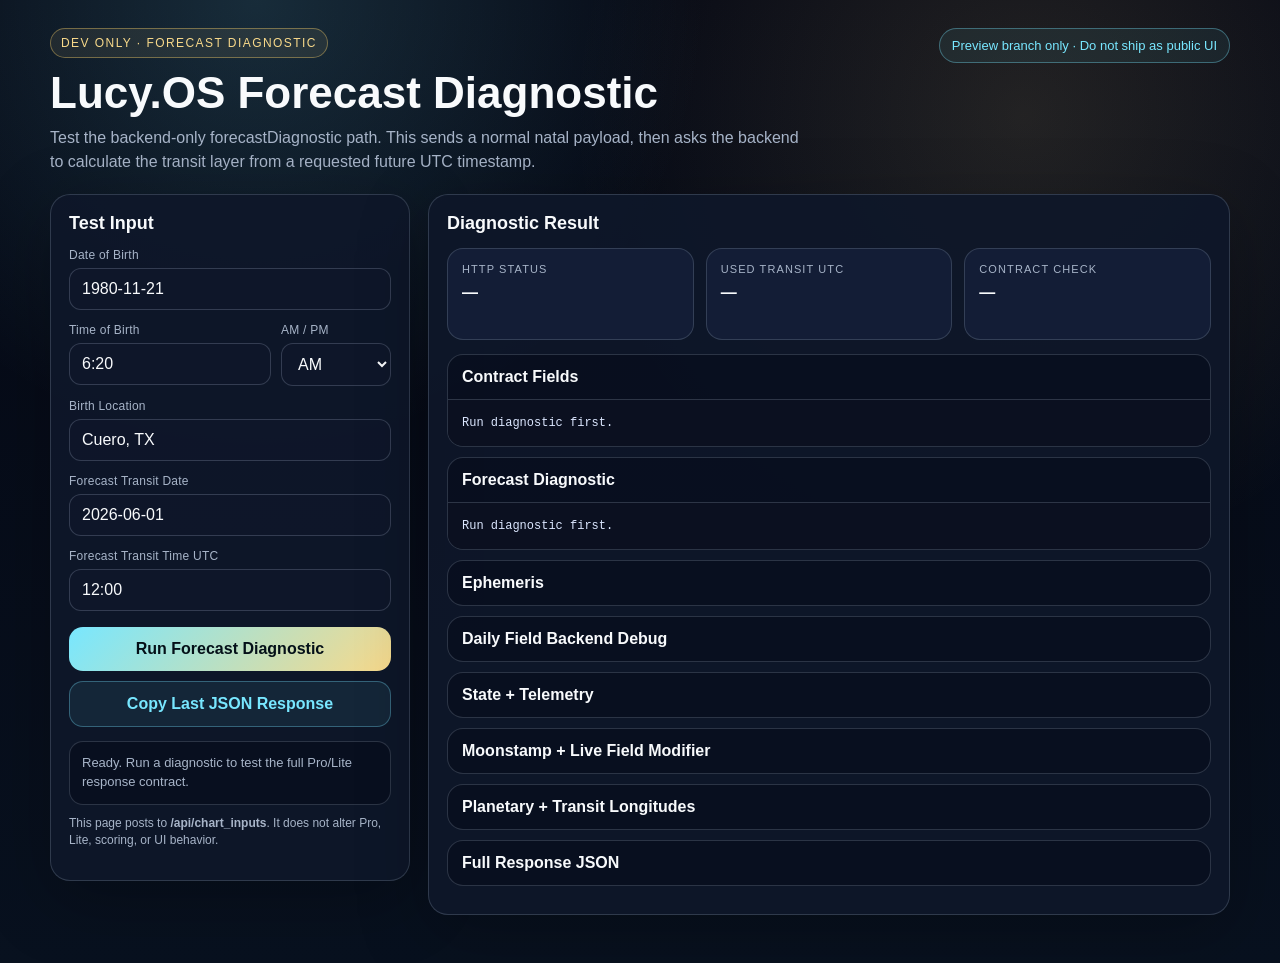
==== forecast-diagnostic.html @ 14deee25 "Create forecast-diagnostic.html" ====
<!DOCTYPE html>
<html lang="en">
<head>
  <meta charset="UTF-8" />
  <meta name="viewport" content="width=device-width, initial-scale=1.0" />
  <title>Lucy.OS Forecast Diagnostic</title>
  <style>
    :root {
      --bg: #070b16;
      --panel: rgba(15, 23, 42, 0.92);
      --panel2: rgba(20, 31, 56, 0.92);
      --border: rgba(148, 163, 184, 0.25);
      --text: #f8fafc;
      --muted: #a7b4c8;
      --good: #56f0a4;
      --bad: #ff6b7a;
      --warn: #ffd166;
      --accent: #78e7ff;
      --gold: #f8d98a;
      --code: #0b1020;
    }

    * {
      box-sizing: border-box;
    }

    body {
      margin: 0;
      min-height: 100vh;
      font-family: Arial, Helvetica, sans-serif;
      color: var(--text);
      background:
        radial-gradient(circle at 20% 0%, rgba(120, 231, 255, 0.16), transparent 32%),
        radial-gradient(circle at 80% 12%, rgba(248, 217, 138, 0.12), transparent 34%),
        linear-gradient(180deg, #050814 0%, #08111f 100%);
    }

    .wrap {
      width: min(1180px, calc(100% - 28px));
      margin: 0 auto;
      padding: 28px 0 48px;
    }

    .top {
      display: flex;
      justify-content: space-between;
      gap: 16px;
      align-items: flex-start;
      margin-bottom: 20px;
    }

    .eyebrow {
      display: inline-flex;
      padding: 7px 10px;
      border: 1px solid rgba(255, 209, 102, 0.38);
      border-radius: 999px;
      color: var(--gold);
      font-size: 12px;
      letter-spacing: 0.12em;
      text-transform: uppercase;
      background: rgba(248, 217, 138, 0.08);
      margin-bottom: 12px;
    }

    h1 {
      margin: 0;
      font-size: clamp(28px, 4vw, 44px);
      line-height: 1.05;
    }

    .sub {
      margin: 10px 0 0;
      color: var(--muted);
      max-width: 760px;
      line-height: 1.5;
    }

    .pill {
      border: 1px solid rgba(120, 231, 255, 0.35);
      color: var(--accent);
      border-radius: 999px;
      padding: 9px 12px;
      font-size: 13px;
      white-space: nowrap;
      background: rgba(120, 231, 255, 0.07);
    }

    .grid {
      display: grid;
      grid-template-columns: 360px 1fr;
      gap: 18px;
      align-items: start;
    }

    .card {
      border: 1px solid var(--border);
      background: var(--panel);
      border-radius: 20px;
      padding: 18px;
      box-shadow: 0 18px 70px rgba(0, 0, 0, 0.25);
    }

    .card h2 {
      margin: 0 0 14px;
      font-size: 18px;
    }

    label {
      display: block;
      font-size: 12px;
      color: var(--muted);
      margin: 13px 0 6px;
      letter-spacing: 0.02em;
    }

    input,
    select,
    button {
      font: inherit;
    }

    input,
    select {
      width: 100%;
      border: 1px solid rgba(148, 163, 184, 0.28);
      border-radius: 12px;
      padding: 11px 12px;
      color: var(--text);
      background: rgba(15, 23, 42, 0.82);
      outline: none;
    }

    input:focus,
    select:focus {
      border-color: rgba(120, 231, 255, 0.75);
      box-shadow: 0 0 0 3px rgba(120, 231, 255, 0.10);
    }

    .row {
      display: grid;
      grid-template-columns: 1fr 110px;
      gap: 10px;
    }

    .btn {
      width: 100%;
      margin-top: 16px;
      border: 0;
      border-radius: 14px;
      padding: 13px 14px;
      cursor: pointer;
      color: #041018;
      font-weight: 800;
      background: linear-gradient(135deg, var(--accent), var(--gold));
    }

    .btn.secondary {
      background: rgba(120, 231, 255, 0.08);
      color: var(--accent);
      border: 1px solid rgba(120, 231, 255, 0.32);
      margin-top: 10px;
    }

    .status {
      margin-top: 14px;
      padding: 12px;
      border-radius: 14px;
      background: rgba(8, 13, 28, 0.72);
      border: 1px solid var(--border);
      color: var(--muted);
      line-height: 1.45;
      font-size: 13px;
    }

    .status.good {
      color: var(--good);
      border-color: rgba(86, 240, 164, 0.35);
      background: rgba(86, 240, 164, 0.08);
    }

    .status.bad {
      color: var(--bad);
      border-color: rgba(255, 107, 122, 0.35);
      background: rgba(255, 107, 122, 0.08);
    }

    .summary {
      display: grid;
      grid-template-columns: repeat(3, 1fr);
      gap: 12px;
      margin-bottom: 14px;
    }

    .mini {
      border: 1px solid var(--border);
      background: var(--panel2);
      border-radius: 16px;
      padding: 14px;
      min-height: 92px;
    }

    .mini .k {
      color: var(--muted);
      font-size: 11px;
      text-transform: uppercase;
      letter-spacing: 0.1em;
      margin-bottom: 8px;
    }

    .mini .v {
      font-weight: 800;
      line-height: 1.3;
      word-break: break-word;
    }

    details {
      border: 1px solid var(--border);
      background: rgba(8, 13, 28, 0.72);
      border-radius: 16px;
      margin: 10px 0;
      overflow: hidden;
    }

    summary {
      cursor: pointer;
      padding: 13px 14px;
      color: var(--text);
      font-weight: 800;
      list-style: none;
    }

    summary::-webkit-details-marker {
      display: none;
    }

    pre {
      margin: 0;
      padding: 14px;
      background: var(--code);
      border-top: 1px solid var(--border);
      color: #dce7ff;
      overflow: auto;
      max-height: 360px;
      font-size: 12px;
      line-height: 1.5;
    }

    .missing {
      color: var(--bad);
      font-weight: 800;
    }

    .ok {
      color: var(--good);
      font-weight: 800;
    }

    .note {
      color: var(--muted);
      font-size: 12px;
      line-height: 1.45;
      margin-top: 10px;
    }

    @media (max-width: 880px) {
      .top {
        display: block;
      }

      .pill {
        display: inline-flex;
        margin-top: 14px;
      }

      .grid {
        grid-template-columns: 1fr;
      }

      .summary {
        grid-template-columns: 1fr;
      }
    }
  </style>
</head>

<body>
  <main class="wrap">
    <div class="top">
      <div>
        <div class="eyebrow">DEV ONLY · Forecast Diagnostic</div>
        <h1>Lucy.OS Forecast Diagnostic</h1>
        <p class="sub">
          Test the backend-only forecastDiagnostic path. This sends a normal natal payload, then asks the backend to calculate the transit layer from a requested future UTC timestamp.
        </p>
      </div>
      <div class="pill">Preview branch only · Do not ship as public UI</div>
    </div>

    <div class="grid">
      <section class="card">
        <h2>Test Input</h2>

        <label for="dob">Date of Birth</label>
        <input id="dob" value="1980-11-21" placeholder="YYYY-MM-DD" />

        <div class="row">
          <div>
            <label for="tobRaw">Time of Birth</label>
            <input id="tobRaw" value="6:20" placeholder="6:20" />
          </div>
          <div>
            <label for="ampm">AM / PM</label>
            <select id="ampm">
              <option selected>AM</option>
              <option>PM</option>
            </select>
          </div>
        </div>

        <label for="locationText">Birth Location</label>
        <input id="locationText" value="Cuero, TX" placeholder="City, State/Country" />

        <label for="transitDate">Forecast Transit Date</label>
        <input id="transitDate" value="2026-06-01" placeholder="YYYY-MM-DD" />

        <label for="transitTime">Forecast Transit Time UTC</label>
        <input id="transitTime" value="12:00" placeholder="HH:MM" />

        <button class="btn" id="runBtn">Run Forecast Diagnostic</button>
        <button class="btn secondary" id="copyBtn">Copy Last JSON Response</button>

        <div id="status" class="status">
          Ready. Run a diagnostic to test the full Pro/Lite response contract.
        </div>

        <p class="note">
          This page posts to <strong>/api/chart_inputs</strong>. It does not alter Pro, Lite, scoring, or UI behavior.
        </p>
      </section>

      <section class="card">
        <h2>Diagnostic Result</h2>

        <div class="summary">
          <div class="mini">
            <div class="k">HTTP Status</div>
            <div class="v" id="statusCode">—</div>
          </div>
          <div class="mini">
            <div class="k">Used Transit UTC</div>
            <div class="v" id="usedUtc">—</div>
          </div>
          <div class="mini">
            <div class="k">Contract Check</div>
            <div class="v" id="contractCheck">—</div>
          </div>
        </div>

        <details open>
          <summary>Contract Fields</summary>
          <pre id="contractOutput">Run diagnostic first.</pre>
        </details>

        <details open>
          <summary>Forecast Diagnostic</summary>
          <pre id="forecastOutput">Run diagnostic first.</pre>
        </details>

        <details>
          <summary>Ephemeris</summary>
          <pre id="ephemerisOutput">Run diagnostic first.</pre>
        </details>

        <details>
          <summary>Daily Field Backend Debug</summary>
          <pre id="debugOutput">Run diagnostic first.</pre>
        </details>

        <details>
          <summary>State + Telemetry</summary>
          <pre id="stateOutput">Run diagnostic first.</pre>
        </details>

        <details>
          <summary>Moonstamp + Live Field Modifier</summary>
          <pre id="modifierOutput">Run diagnostic first.</pre>
        </details>

        <details>
          <summary>Planetary + Transit Longitudes</summary>
          <pre id="planetaryOutput">Run diagnostic first.</pre>
        </details>

        <details>
          <summary>Full Response JSON</summary>
          <pre id="fullOutput">Run diagnostic first.</pre>
        </details>
      </section>
    </div>
  </main>

  <script>
    const REQUIRED_FIELDS = [
      "state",
      "baselineState",
      "telemetry",
      "environment",
      "timing",
      "flags",
      "interpretation",
      "forecast",
      "moonstamp",
      "moonstampForecast",
      "ephemeris",
      "inputResolved",
      "planetary",
      "angles",
      "houses",
      "_longitudesDeg",
      "transitLongitudesDeg",
      "liveFieldModifier",
      "dailyFieldBackendDebug",
      "chartKernel",
      "debugEcho",
      "forecastDiagnostic"
    ];

    let lastResponse = null;

    function $(id) {
      return document.getElementById(id);
    }

    function pretty(value) {
      return JSON.stringify(value, null, 2);
    }

    function setStatus(message, type) {
      const el = $("status");
      el.className = "status" + (type ? " " + type : "");
      el.textContent = message;
    }

    function getPayload() {
      return {
        dob: $("dob").value.trim(),
        tobRaw: $("tobRaw").value.trim(),
        ampm: $("ampm").value.trim(),
        locationText: $("locationText").value.trim(),
        forecastDiagnostic: true,
        transitDate: $("transitDate").value.trim(),
        transitTime: $("transitTime").value.trim() || "12:00"
      };
    }

    function renderResult(statusCode, data) {
      lastResponse = data;

      const missing = REQUIRED_FIELDS.filter((key) => !(key in data));
      const hasForecastDiagnostic = Boolean(data.forecastDiagnostic && data.forecastDiagnostic.enabled);

      $("statusCode").textContent = String(statusCode);
      $("usedUtc").textContent =
        data?.forecastDiagnostic?.usedUtcDatetime ||
        data?.ephemeris?.transitUtcDatetime ||
        data?.dailyFieldBackendDebug?.transitUtcDatetime ||
        "—";

      if (missing.length) {
        $("contractCheck").innerHTML = '<span class="missing">Missing fields</span>';
        setStatus("Contract check failed. Some expected Pro/Lite response fields are missing.", "bad");
      } else if (!hasForecastDiagnostic) {
        $("contractCheck").innerHTML = '<span class="missing">No forecast flag</span>';
        setStatus("Response returned, but forecastDiagnostic.enabled was not true.", "bad");
      } else {
        $("contractCheck").innerHTML = '<span class="ok">Intact</span>';
        setStatus("Success. Full Pro/Lite response contract appears intact and forecastDiagnostic is enabled.", "good");
      }

      $("contractOutput").textContent = pretty({
        requiredFields: REQUIRED_FIELDS,
        missingFields: missing,
        forecastDiagnosticEnabled: hasForecastDiagnostic
      });

      $("forecastOutput").textContent = pretty(data.forecastDiagnostic || null);
      $("ephemerisOutput").textContent = pretty(data.ephemeris || null);
      $("debugOutput").textContent = pretty(data.dailyFieldBackendDebug || null);
      $("stateOutput").textContent = pretty({
        state: data.state || null,
        baselineState: data.baselineState || null,
        telemetry: data.telemetry || null
      });
      $("modifierOutput").textContent = pretty({
        moonstamp: data.moonstamp || null,
        moonstampForecast: data.moonstampForecast || null,
        liveFieldModifier: data.liveFieldModifier || null
      });
      $("planetaryOutput").textContent = pretty({
        planetary: data.planetary || null,
        transitLongitudesDeg: data.transitLongitudesDeg || null,
        longitudesDeg: data._longitudesDeg || null
      });
      $("fullOutput").textContent = pretty(data);
    }

    async function runDiagnostic() {
      const payload = getPayload();

      $("runBtn").disabled = true;
      $("runBtn").textContent = "Running...";
      setStatus("Sending forecast diagnostic request...", "");

      try {
        const res = await fetch("/api/chart_inputs", {
          method: "POST",
          headers: {
            "Content-Type": "application/json"
          },
          body: JSON.stringify(payload)
        });

        const data = await res.json();

        if (!res.ok) {
          renderResult(res.status, data);
          setStatus("Backend returned an error: " + (data.error || res.status), "bad");
          return;
        }

        renderResult(res.status, data);
      } catch (error) {
        setStatus("Request failed: " + error.message, "bad");
        $("fullOutput").textContent = String(error && error.stack ? error.stack : error);
      } finally {
        $("runBtn").disabled = false;
        $("runBtn").textContent = "Run Forecast Diagnostic";
      }
    }

    async function copyLastResponse() {
      if (!lastResponse) {
        setStatus("No response to copy yet.", "bad");
        return;
      }

      try {
        await navigator.clipboard.writeText(pretty(lastResponse));
        setStatus("Copied last JSON response to clipboard.", "good");
      } catch (error) {
        setStatus("Could not copy response: " + error.message, "bad");
      }
    }

    $("runBtn").addEventListener("click", runDiagnostic);
    $("copyBtn").addEventListener("click", copyLastResponse);
  </script>
</body>
</html>
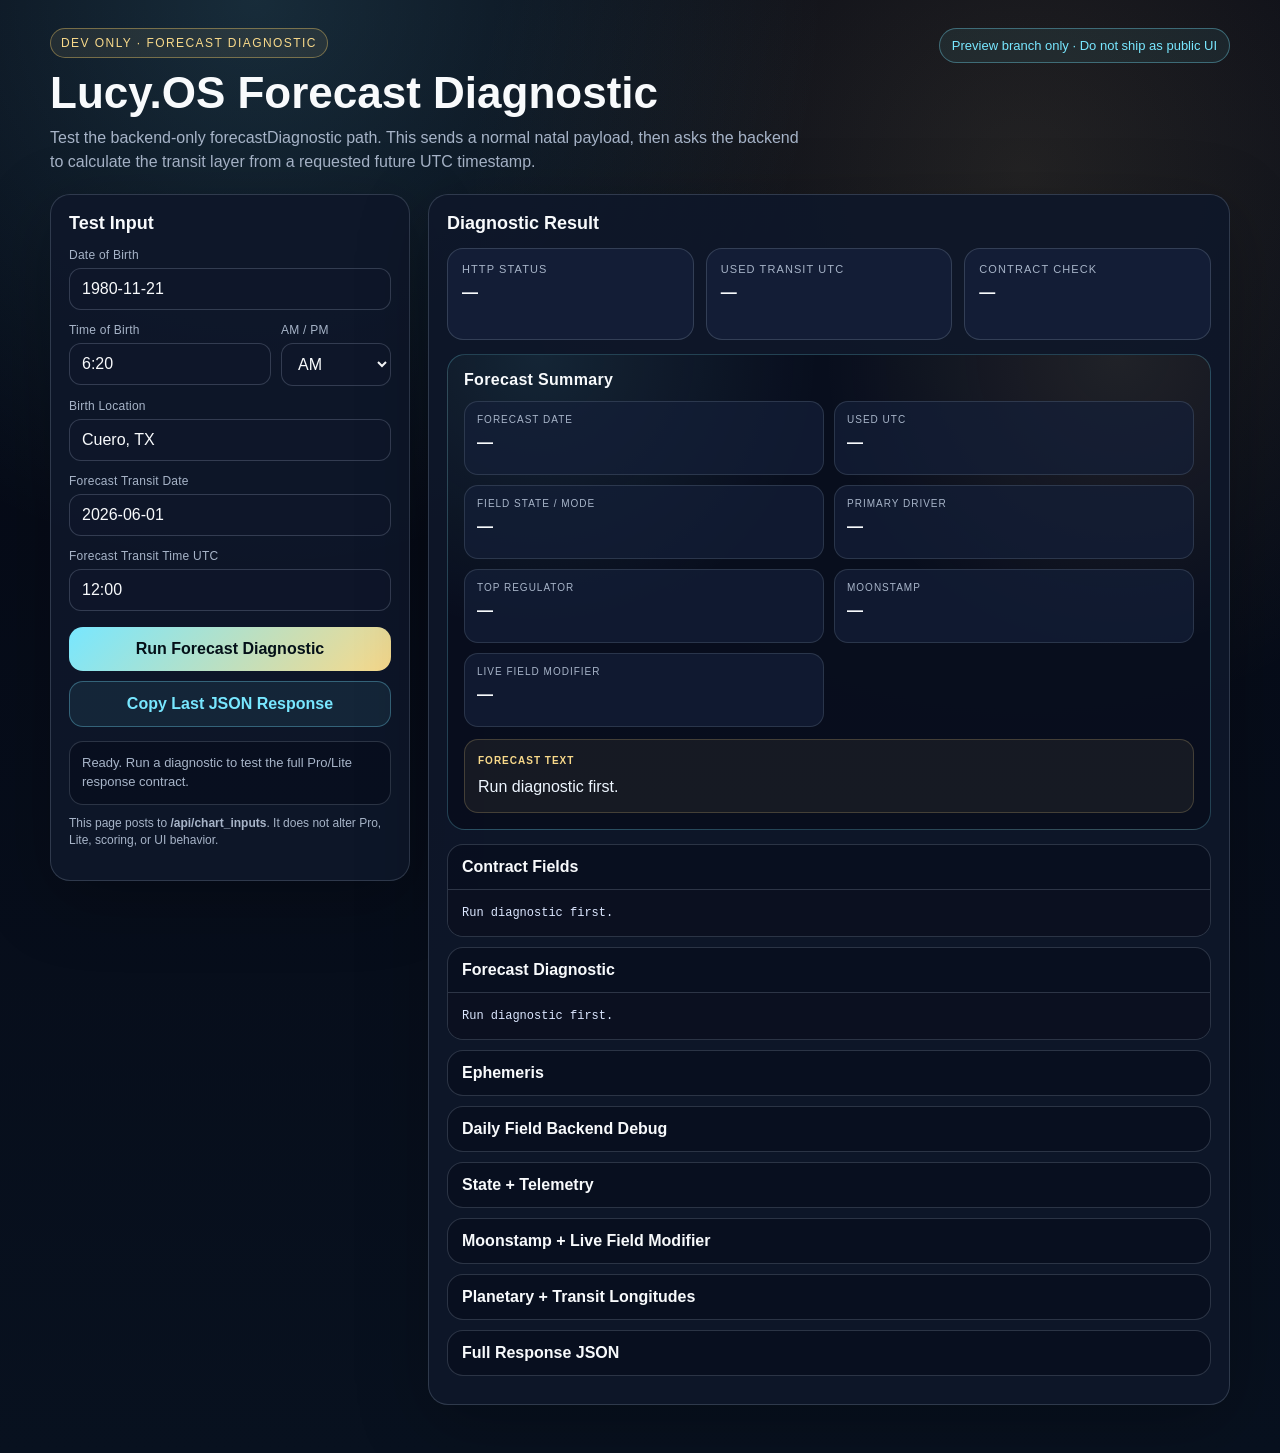
==== commit 34d50cdc: "Update forecast-diagnostic.html" ====
--- a/forecast-diagnostic.html
+++ b/forecast-diagnostic.html
@@ -213,6 +213,71 @@
       word-break: break-word;
     }
 
+    .forecast-card {
+      border: 1px solid rgba(120, 231, 255, 0.24);
+      background:
+        radial-gradient(circle at 12% 0%, rgba(120, 231, 255, 0.11), transparent 34%),
+        radial-gradient(circle at 88% 0%, rgba(248, 217, 138, 0.10), transparent 36%),
+        rgba(8, 13, 28, 0.82);
+      border-radius: 18px;
+      padding: 16px;
+      margin: 0 0 14px;
+    }
+
+    .forecast-card h3 {
+      margin: 0 0 12px;
+      font-size: 16px;
+      letter-spacing: 0.02em;
+    }
+
+    .forecast-summary-grid {
+      display: grid;
+      grid-template-columns: repeat(2, minmax(0, 1fr));
+      gap: 10px;
+      margin-bottom: 12px;
+    }
+
+    .summary-tile {
+      border: 1px solid rgba(148, 163, 184, 0.20);
+      background: rgba(20, 31, 56, 0.72);
+      border-radius: 14px;
+      padding: 12px;
+      min-height: 74px;
+    }
+
+    .summary-tile .k {
+      color: var(--muted);
+      font-size: 10px;
+      text-transform: uppercase;
+      letter-spacing: 0.1em;
+      margin-bottom: 7px;
+    }
+
+    .summary-tile .v {
+      font-weight: 800;
+      line-height: 1.35;
+      word-break: break-word;
+    }
+
+    .forecast-text-box {
+      border: 1px solid rgba(248, 217, 138, 0.20);
+      background: rgba(248, 217, 138, 0.06);
+      border-radius: 14px;
+      padding: 13px;
+      line-height: 1.5;
+      color: #eef6ff;
+      overflow-wrap: anywhere;
+    }
+
+    .forecast-text-box .k {
+      color: var(--gold);
+      font-size: 10px;
+      text-transform: uppercase;
+      letter-spacing: 0.1em;
+      margin-bottom: 7px;
+      font-weight: 800;
+    }
+
     details {
       border: 1px solid var(--border);
       background: rgba(8, 13, 28, 0.72);
@@ -277,6 +342,10 @@
       }
 
       .summary {
+        grid-template-columns: 1fr;
+      }
+
+      .forecast-summary-grid {
         grid-template-columns: 1fr;
       }
     }
@@ -353,6 +422,52 @@
           <div class="mini">
             <div class="k">Contract Check</div>
             <div class="v" id="contractCheck">—</div>
+          </div>
+        </div>
+
+        <div class="forecast-card" id="forecastSummaryCard">
+          <h3>Forecast Summary</h3>
+
+          <div class="forecast-summary-grid">
+            <div class="summary-tile">
+              <div class="k">Forecast Date</div>
+              <div class="v" id="summaryForecastDate">—</div>
+            </div>
+
+            <div class="summary-tile">
+              <div class="k">Used UTC</div>
+              <div class="v" id="summaryUsedUtc">—</div>
+            </div>
+
+            <div class="summary-tile">
+              <div class="k">Field State / Mode</div>
+              <div class="v" id="summaryFieldState">—</div>
+            </div>
+
+            <div class="summary-tile">
+              <div class="k">Primary Driver</div>
+              <div class="v" id="summaryPrimaryDriver">—</div>
+            </div>
+
+            <div class="summary-tile">
+              <div class="k">Top Regulator</div>
+              <div class="v" id="summaryTopRegulator">—</div>
+            </div>
+
+            <div class="summary-tile">
+              <div class="k">Moonstamp</div>
+              <div class="v" id="summaryMoonstamp">—</div>
+            </div>
+
+            <div class="summary-tile">
+              <div class="k">Live Field Modifier</div>
+              <div class="v" id="summaryLiveField">—</div>
+            </div>
+          </div>
+
+          <div class="forecast-text-box">
+            <div class="k">Forecast Text</div>
+            <div id="summaryForecastText">Run diagnostic first.</div>
           </div>
         </div>
 
@@ -435,6 +550,20 @@
       return JSON.stringify(value, null, 2);
     }
 
+    function cleanValue(value, fallback = "—") {
+      if (value === undefined || value === null || value === "") {
+        return fallback;
+      }
+
+      return String(value);
+    }
+
+    function setText(id, value, fallback = "—") {
+      const el = $(id);
+      if (!el) return;
+      el.textContent = cleanValue(value, fallback);
+    }
+
     function setStatus(message, type) {
       const el = $("status");
       el.className = "status" + (type ? " " + type : "");
@@ -453,18 +582,61 @@
       };
     }
 
-    function renderResult(statusCode, data) {
-      lastResponse = data;
-
-      const missing = REQUIRED_FIELDS.filter((key) => !(key in data));
-      const hasForecastDiagnostic = Boolean(data.forecastDiagnostic && data.forecastDiagnostic.enabled);
-
-      $("statusCode").textContent = String(statusCode);
-      $("usedUtc").textContent =
+    function getUsedUtc(data) {
+      return (
         data?.forecastDiagnostic?.usedUtcDatetime ||
         data?.ephemeris?.transitUtcDatetime ||
         data?.dailyFieldBackendDebug?.transitUtcDatetime ||
-        "—";
+        "—"
+      );
+    }
+
+    function renderForecastSummary(data) {
+      const forecastDiagnostic = data?.forecastDiagnostic || {};
+      const requestedDate = forecastDiagnostic.requestedTransitDate;
+      const requestedTime = forecastDiagnostic.requestedTransitTime;
+      const usedUtc = getUsedUtc(data);
+
+      const mode = data?.state?.mode;
+      const forecastNowState = data?.forecast?.now?.state;
+      const fieldState = [
+        cleanValue(mode),
+        forecastNowState ? "(" + forecastNowState + ")" : ""
+      ].filter(Boolean).join(" ");
+
+      const moonstamp = data?.moonstamp || {};
+      const moonstampSummary = [
+        moonstamp.state,
+        moonstamp.phase,
+        moonstamp.illumination !== undefined ? moonstamp.illumination + "% illum." : "",
+        moonstamp.moonAge !== undefined ? moonstamp.moonAge + "d age" : ""
+      ].filter(Boolean).join(" · ");
+
+      const forecastDate = [
+        requestedDate,
+        requestedTime ? requestedTime + " UTC" : ""
+      ].filter(Boolean).join(" · ");
+
+      setText("summaryForecastDate", forecastDate);
+      setText("summaryUsedUtc", usedUtc);
+      setText("summaryFieldState", fieldState);
+      setText("summaryPrimaryDriver", data?.telemetry?.primaryDriver);
+      setText("summaryTopRegulator", data?.telemetry?.topRegulator);
+      setText("summaryMoonstamp", moonstampSummary);
+      setText("summaryLiveField", data?.liveFieldModifier?.displayTitle, "Unavailable");
+      setText("summaryForecastText", data?.forecast?.now?.text, "—");
+    }
+
+    function renderResult(statusCode, data) {
+      lastResponse = data;
+
+      const missing = REQUIRED_FIELDS.filter((key) => !(key in data));
+      const hasForecastDiagnostic = Boolean(data.forecastDiagnostic && data.forecastDiagnostic.enabled);
+
+      $("statusCode").textContent = String(statusCode);
+      $("usedUtc").textContent = getUsedUtc(data);
+
+      renderForecastSummary(data);
 
       if (missing.length) {
         $("contractCheck").innerHTML = '<span class="missing">Missing fields</span>';
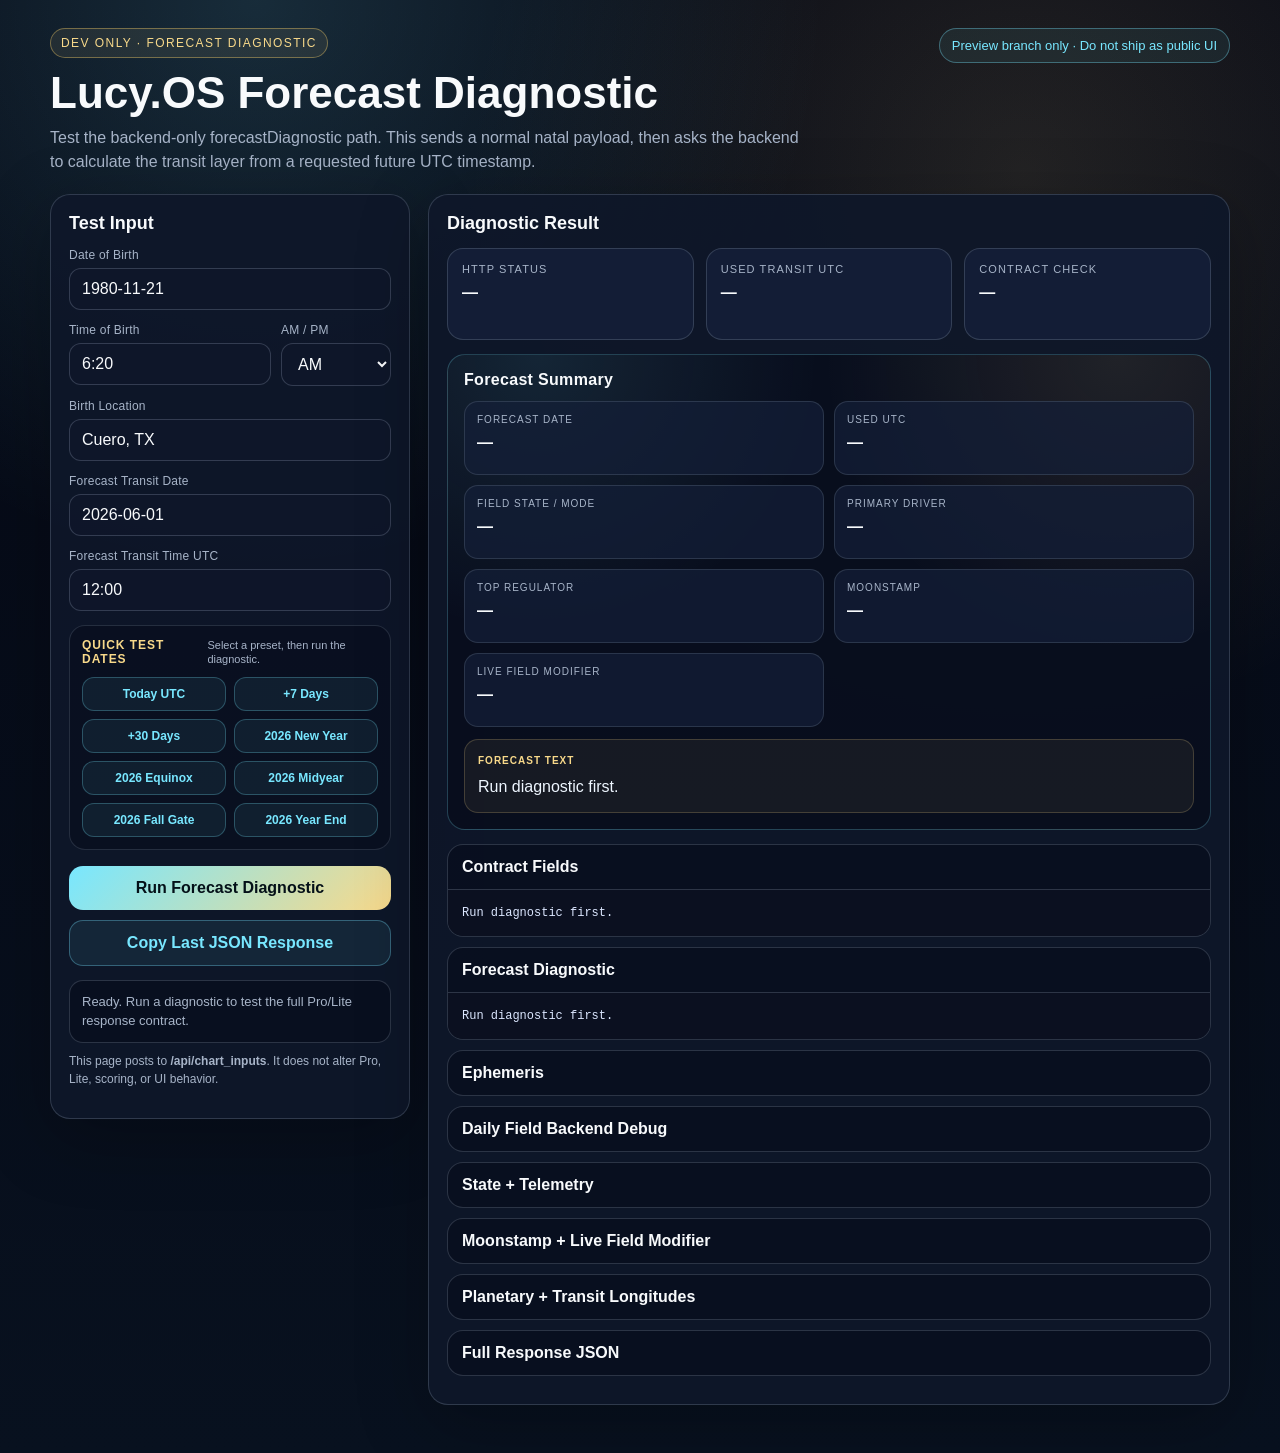
==== commit 13c1cc0c: "Update forecast-diagnostic.html" ====
--- a/forecast-diagnostic.html
+++ b/forecast-diagnostic.html
@@ -142,6 +142,60 @@
       gap: 10px;
     }
 
+    .preset-box {
+      margin-top: 14px;
+      border: 1px solid rgba(148, 163, 184, 0.20);
+      background: rgba(8, 13, 28, 0.58);
+      border-radius: 16px;
+      padding: 12px;
+    }
+
+    .preset-head {
+      display: flex;
+      justify-content: space-between;
+      align-items: baseline;
+      gap: 10px;
+      margin-bottom: 10px;
+    }
+
+    .preset-title {
+      font-size: 12px;
+      color: var(--gold);
+      font-weight: 800;
+      letter-spacing: 0.08em;
+      text-transform: uppercase;
+    }
+
+    .preset-note {
+      font-size: 11px;
+      color: var(--muted);
+      line-height: 1.3;
+    }
+
+    .preset-grid {
+      display: grid;
+      grid-template-columns: repeat(2, minmax(0, 1fr));
+      gap: 8px;
+    }
+
+    .preset-btn {
+      border: 1px solid rgba(120, 231, 255, 0.26);
+      border-radius: 12px;
+      padding: 9px 10px;
+      cursor: pointer;
+      color: var(--accent);
+      background: rgba(120, 231, 255, 0.07);
+      font-size: 12px;
+      font-weight: 800;
+      text-align: center;
+    }
+
+    .preset-btn:hover {
+      border-color: rgba(248, 217, 138, 0.50);
+      color: var(--gold);
+      background: rgba(248, 217, 138, 0.08);
+    }
+
     .btn {
       width: 100%;
       margin-top: 16px;
@@ -347,6 +401,18 @@
 
       .forecast-summary-grid {
         grid-template-columns: 1fr;
+      }
+
+      .preset-grid {
+        grid-template-columns: 1fr;
+      }
+
+      .preset-head {
+        display: block;
+      }
+
+      .preset-note {
+        margin-top: 5px;
       }
     }
   </style>
@@ -394,6 +460,24 @@
 
         <label for="transitTime">Forecast Transit Time UTC</label>
         <input id="transitTime" value="12:00" placeholder="HH:MM" />
+
+        <div class="preset-box">
+          <div class="preset-head">
+            <div class="preset-title">Quick Test Dates</div>
+            <div class="preset-note">Select a preset, then run the diagnostic.</div>
+          </div>
+
+          <div class="preset-grid">
+            <button type="button" class="preset-btn" data-preset="today">Today UTC</button>
+            <button type="button" class="preset-btn" data-preset="plus7">+7 Days</button>
+            <button type="button" class="preset-btn" data-preset="plus30">+30 Days</button>
+            <button type="button" class="preset-btn" data-date="2026-01-01" data-time="12:00">2026 New Year</button>
+            <button type="button" class="preset-btn" data-date="2026-03-21" data-time="12:00">2026 Equinox</button>
+            <button type="button" class="preset-btn" data-date="2026-06-01" data-time="12:00">2026 Midyear</button>
+            <button type="button" class="preset-btn" data-date="2026-09-22" data-time="12:00">2026 Fall Gate</button>
+            <button type="button" class="preset-btn" data-date="2026-12-31" data-time="12:00">2026 Year End</button>
+          </div>
+        </div>
 
         <button class="btn" id="runBtn">Run Forecast Diagnostic</button>
         <button class="btn secondary" id="copyBtn">Copy Last JSON Response</button>
@@ -570,6 +654,60 @@
       el.textContent = message;
     }
 
+    function pad2(value) {
+      return String(value).padStart(2, "0");
+    }
+
+    function formatUtcDate(date) {
+      return [
+        date.getUTCFullYear(),
+        pad2(date.getUTCMonth() + 1),
+        pad2(date.getUTCDate())
+      ].join("-");
+    }
+
+    function formatUtcTime(date) {
+      return [
+        pad2(date.getUTCHours()),
+        pad2(date.getUTCMinutes())
+      ].join(":");
+    }
+
+    function setForecastInputs(dateValue, timeValue) {
+      $("transitDate").value = dateValue;
+      $("transitTime").value = timeValue || "12:00";
+      setStatus("Preset selected. Run the diagnostic to test this timestamp.", "");
+    }
+
+    function applyPreset(button) {
+      const preset = button.getAttribute("data-preset");
+      const fixedDate = button.getAttribute("data-date");
+      const fixedTime = button.getAttribute("data-time") || "12:00";
+
+      if (fixedDate) {
+        setForecastInputs(fixedDate, fixedTime);
+        return;
+      }
+
+      const now = new Date();
+
+      if (preset === "today") {
+        setForecastInputs(formatUtcDate(now), formatUtcTime(now));
+        return;
+      }
+
+      if (preset === "plus7") {
+        const future = new Date(now.getTime() + 7 * 24 * 60 * 60 * 1000);
+        setForecastInputs(formatUtcDate(future), "12:00");
+        return;
+      }
+
+      if (preset === "plus30") {
+        const future = new Date(now.getTime() + 30 * 24 * 60 * 60 * 1000);
+        setForecastInputs(formatUtcDate(future), "12:00");
+      }
+    }
+
     function getPayload() {
       return {
         dob: $("dob").value.trim(),
@@ -724,6 +862,10 @@
       }
     }
 
+    document.querySelectorAll(".preset-btn").forEach((button) => {
+      button.addEventListener("click", () => applyPreset(button));
+    });
+
     $("runBtn").addEventListener("click", runDiagnostic);
     $("copyBtn").addEventListener("click", copyLastResponse);
   </script>
